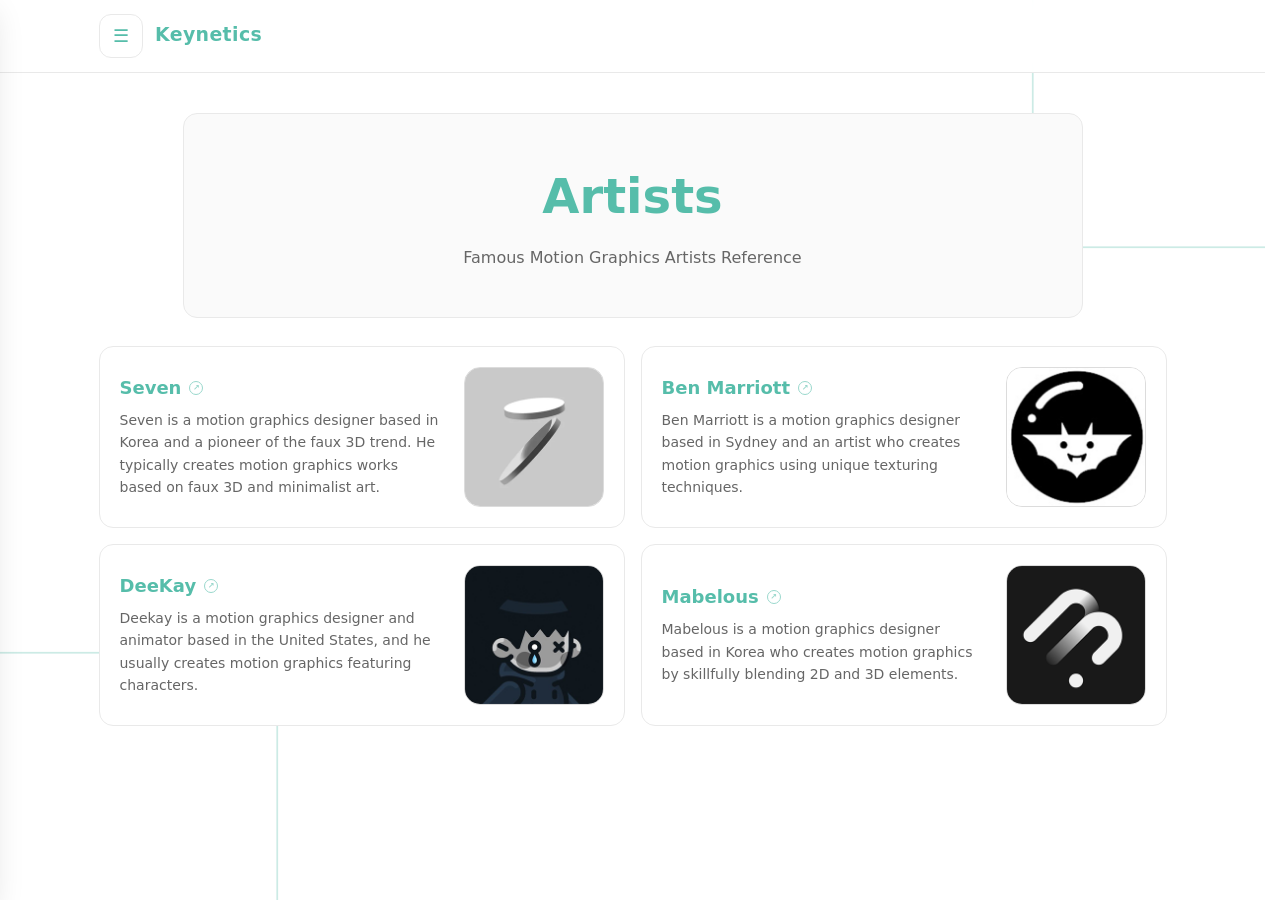
==== artists-list.html @ 015d7b4a "Add files via upload" ====
<!doctype html>
<html lang="en">
<head>
<meta charset="utf-8" />
<meta name="viewport" content="width=device-width, initial-scale=1" />
<title>Keynetics — Artists</title>
<link rel="stylesheet" href="styles.css" />

<style>
html{
  scrollbar-gutter: stable;
}

body{
  overflow-y: scroll;
}

:root{
  --blue:#56BDAA;
}

/* Background */

.bg-svg{
  position:fixed;
  pointer-events:none;
  opacity:.3;
  z-index:0;
}

.bg-svg.top-right{
  top:-80px;
  right:-80px;
  width:350px;
}

.bg-svg.bottom-left{
  bottom:-80px;
  left:-50px;
  width:350px;
}

/* Main Layout */

main{
  max-width:1100px;
  margin:0 auto;
  padding:40px 16px 80px;
  position:relative;
  z-index:1;
}

.hero{
  width:min(900px,100%);
  margin:0 auto 28px;
  border:1px solid var(--line);
  background:var(--panel);
  border-radius:var(--radius);
  padding:48px;
  display:flex;
  flex-direction:column;
  align-items:center;
  justify-content:center;
  text-align:center;
}

.hero h1{
  margin:0 0 14px;
  font-size:clamp(34px,4vw,48px);
  color:var(--blue);
}

.hero p{
  margin:0;
  color:var(--muted);
  font-size:16px;
}

/* Grid System */

.grid{
  display:grid;
  grid-template-columns:repeat(12,1fr);
  gap:16px;
}

.artist-link{
  display:block;
  text-decoration:none;
  color:inherit;
  grid-column:span 12;
}

/* Artists's list */ 
.card{
  border:1px solid var(--line);
  border-radius:var(--radius);
  padding:20px;
  background:#fff;
  transition:.2s ease;
}

.artist-link:hover .card{
  background:var(--panel);
  transform:translateY(-3px);
}

.artist-card{
  display:grid;
  grid-template-columns:minmax(0,1fr) 140px;
  gap:20px;
  align-items:center;
}

.artist-copy h2{
  margin:0 0 8px;
  font-size:18px;
  color:var(--blue);
  display:flex;
  align-items:center;
  gap:8px;
  flex-wrap:wrap;
}


.link-badge{
  display:inline-flex;
  align-items:center;
  justify-content:center;
  width:14px;
  height:14px;
  border:1px solid currentColor;
  border-radius:999px;
  font-size:8px;
  opacity:.6;
  transition:.2s ease;
}

.artist-link:hover .link-badge{
  transform:translate(2px,-2px) scale(1.2);
  opacity:1;
}


.artist-copy p{
  margin:0;
  color:var(--muted);
  font-size:14px;
  line-height:1.6;
}

.artist-thumb{
  width:140px;
  height:140px;
  border:1px solid #dcdcdc;
  border-radius:16px;
  overflow:hidden;
  background:#f2f2f2;
}

.artist-thumb img{
  width:100%;
  height:100%;
  object-fit:cover;
  display:block;
}

/* Desktop Layout */

@media(min-width:820px){
  .artist-link.card--half{
    grid-column:span 6;
  }
}

/* Mobile Layout */

@media(max-width:768px){
  .bg-svg{
    display:none;
  }

  main{
    padding:24px 14px 56px;
  }

  .hero{
    padding:28px 20px;
    margin-bottom:20px;
  }

  .hero h1{
    font-size:clamp(28px,8vw,36px);
  }

  .grid{
    gap:14px;
  }

  .artist-card{
    grid-template-columns:1fr;
    text-align:center;
  }

  .artist-copy h2{
    justify-content:center;
  }

  .artist-thumb{
    margin:0 auto;
  }
}

@media(max-width:480px){
  .hero{
    padding:22px 16px;
  }

  .artist-copy h2{
    font-size:17px;
  }

  .artist-copy p{
    font-size:13px;
  }

  .artist-thumb{
    width:120px;
    height:120px;
  }
}

.nav-with-icon{
  display:flex;
  align-items:center;
  gap:10px;
}

.nav-icon{
  width:16px;
  height:16px;
  object-fit:contain;
}

.hamburger{
  width:44px;
  height:44px;
  border:1px solid var(--line);
  border-radius:12px;
  background:#fff;
  display:flex;
  align-items:center;
  justify-content:center;
}

.hamburger__icon{
  color:var(--blue);
}

.brand strong,
.brand-text{
  color:var(--blue);
}
</style>
</head>

<body>

<img src="4(storke).svg" class="bg-svg top-right" alt="">
<img src="4(storke).svg" class="bg-svg bottom-left" alt="">

<div class="overlay" id="overlay" hidden></div>

<aside class="sidebar" id="sidebar" aria-hidden="true">

<div class="sidebar__top">
<strong>MENU</strong>
<button class="closebtn" id="closeMenu" aria-label="Close menu">×</button>
</div>

<nav aria-label="Primary">
<ul class="navlist">

<li>
<a href="tutorials.html" class="nav-with-icon">
<img src="1.svg" class="nav-icon" alt="">
<span>After Effects Tutorials</span>
</a>
</li>

<li>
<a href="plugins.html" class="nav-with-icon">
<img src="2.svg" class="nav-icon" alt="">
<span>Useful Plugins/Scripts</span>
</a>
</li>

<li>
<a href="quiz.html" class="nav-with-icon">
<img src="3.svg" class="nav-icon" alt="">
<span>Quiz</span>
</a>
</li>

<li>
<a href="artists.html" class="nav-with-icon is-active">
<img src="4.svg" class="nav-icon" alt="">
<span>Motion Graphics Artists &amp; Companies</span>
</a>
</li>

</ul>
</nav>

</aside>

<header class="topbar">
<div class="topbar__inner">

<button class="hamburger" id="openMenu" aria-label="Open menu">
<span class="hamburger__icon">☰</span>
</button>

<div class="brand">
<a href="index.html" style="text-decoration:none; color:inherit;" aria-label="Go to homepage">
<span class="brand-switch">
<strong class="brand-text brand-default">Keynetics</strong>
<strong class="brand-text brand-hover">Keyframe/Kinetic</strong>
</span>
</a>
</div>

</div>
</header>

<main>

<div class="hero">
<h1>Artists</h1>
<p>Famous Motion Graphics Artists Reference</p>
</div>

<div class="grid">

<a class="artist-link card--half" href="https://www.youtube.com/@seven_" target="_blank" rel="noopener noreferrer">
  <article class="card">
    <div class="artist-card">
      <div class="artist-copy">
        <h2>Seven <span class="link-badge">↗</span></h2>
        <p>Seven is a motion graphics designer based in Korea and a pioneer of the faux 3D trend. He typically creates motion graphics works based on faux 3D and minimalist art.</p>
      </div>
      <div class="artist-thumb">
        <img src="seven.jpg" alt="Seven">
      </div>
    </div>
  </article>
</a>

<a class="artist-link card--half" href="https://www.youtube.com/@BenMarriott" target="_blank" rel="noopener noreferrer">
  <article class="card">
    <div class="artist-card">
      <div class="artist-copy">
        <h2>Ben Marriott <span class="link-badge">↗</span></h2>
        <p>Ben Marriott is a motion graphics designer based in Sydney and an artist who creates motion graphics using unique texturing techniques.</p>
      </div>
      <div class="artist-thumb">
        <img src="Ben Marriot.jpg" alt="Ben Marriott">
      </div>
    </div>
  </article>
</a>

<a class="artist-link card--half" href="https://www.youtube.com/@DeeKayKwon" target="_blank" rel="noopener noreferrer">
  <article class="card">
    <div class="artist-card">
      <div class="artist-copy">
        <h2>DeeKay <span class="link-badge">↗</span></h2>
        <p>Deekay is a motion graphics designer and animator based in the United States, and he usually creates motion graphics featuring characters.</p>
      </div>
      <div class="artist-thumb">
        <img src="DeeKay.jpg" alt="DeeKay">
      </div>
    </div>
  </article>
</a>

<a class="artist-link card--half" href="https://www.youtube.com/@mabelous_a3d" target="_blank" rel="noopener noreferrer">
  <article class="card">
    <div class="artist-card">
      <div class="artist-copy">
        <h2>Mabelous <span class="link-badge">↗</span></h2>
        <p>Mabelous is a motion graphics designer based in Korea who creates motion graphics by skillfully blending 2D and 3D elements.</p>
      </div>
      <div class="artist-thumb">
        <img src="Mabelous.jpg" alt="Mabelous">
      </div>
    </div>
  </article>
</a>

</div>

</main>

<script>
const openBtn = document.getElementById("openMenu")
const closeBtn = document.getElementById("closeMenu")
const sidebar = document.getElementById("sidebar")
const overlay = document.getElementById("overlay")

function openMenu(){
  sidebar.classList.add("is-open")
  overlay.classList.add("is-open")
  overlay.hidden = false
  sidebar.setAttribute("aria-hidden","false")
}

function closeMenu(){
  sidebar.classList.remove("is-open")
  overlay.classList.remove("is-open")
  overlay.hidden = true
  sidebar.setAttribute("aria-hidden","true")
}

openBtn.onclick = openMenu
closeBtn.onclick = closeMenu
overlay.onclick = closeMenu
</script>

</body>
</html>
---- styles.css ----
html{
  scrollbar-gutter: stable;
}

:root{
  --bg:#ffffff;
  --text:#111111;
  --muted:#666666;
  --line:#e9e9e9;
  --panel:#fafafa;
  --shadow:0 12px 30px rgba(0,0,0,.12);
  --max:1100px;
  --radius:14px;
}

*{
  box-sizing:border-box;
}

body{
  margin:0;
  font-family:system-ui,-apple-system,Segoe UI,Roboto,Helvetica,Arial,sans-serif;
  background:var(--bg);
  color:var(--text);
  line-height:1.45;


  overflow-y: scroll;
}

/* TOP */
.topbar{
  position:sticky;
  top:0;
  z-index:10;
  background:rgba(255,255,255,.92);
  backdrop-filter:blur(10px);
  border-bottom:1px solid var(--line);
}

.topbar__inner{
  max-width:var(--max);
  width:100%;
  margin:0 auto;
  padding:14px 16px;
  display:flex;
  align-items:center;
  gap:12px;
}

.hamburger{
  width:44px;
  height:44px;
  border:1px solid var(--line);
  border-radius:12px;
  background:#fff;
  cursor:pointer;
  display:flex;
  align-items:center;
  justify-content:center;
  font-size:18px;
  padding:0;
  flex:0 0 44px;
}

.brand{
  display:flex;
  align-items:center;
}

.brand strong{
  font-size:14px;
  letter-spacing:.02em;
  font-weight:700;
}


.brand-switch{
  position:relative;
  display:inline-block;
  width:145px;
  height:14px;
  overflow:visible;
  transform:scale(1.35);
  transform-origin:left center;
}

.brand-text{
  position:absolute;
  left:0;
  top:0;
  display:block;
  white-space:nowrap;
  line-height:1;
  transform-origin:left center;
  transition:
    opacity .22s ease,
    transform .22s ease;
}

.brand-default{
  opacity:1;
  transform:scale(1);
}

.brand-hover{
  opacity:0;
  transform:scale(.88);
  pointer-events:none;
}

.brand:hover .brand-default{
  opacity:0;
  transform:scale(1.12);
}

.brand:hover .brand-hover{
  opacity:1;
  transform:scale(1);
}

/* Sidebar */
.overlay{
  position:fixed;
  inset:0;
  background:rgba(0,0,0,.38);
  opacity:0;
  pointer-events:none;
  transition:opacity .18s ease;
  z-index:20;
}

.overlay.is-open,
.overlay.show{
  opacity:1;
  pointer-events:auto;
}

.sidebar{
  position:fixed;
  top:0;
  left:0;
  height:100%;
  width:min(340px,88vw);
  background:#fff;
  border-right:1px solid var(--line);
  transform:translateX(-102%);
  transition:transform .2s ease;
  z-index:30;
  box-shadow:var(--shadow);
  display:flex;
  flex-direction:column;
}

.sidebar.is-open,
.sidebar.show{
  transform:translateX(0);
}

.sidebar__top{
  padding:16px;
  display:flex;
  align-items:center;
  justify-content:space-between;
  border-bottom:1px solid var(--line);
}

.closebtn{
  width:40px;
  height:40px;
  border-radius:12px;
  border:1px solid var(--line);
  background:#fff;
  cursor:pointer;
  font-size:18px;
  line-height:1;
}

nav[aria-label="Primary"],
.sidebar nav{
  padding:10px 10px 16px;
}

.navlist{
  list-style:none;
  margin:0;
  padding:0;
  display:grid;
  gap:6px;
}

.navlist li{
  margin:0;
  padding:0;
}

.navlist a,
.nav-with-icon{
  display:flex !important;
  align-items:center !important;
  gap:8px !important;
  padding:12px 12px;
  border-radius:12px;
  text-decoration:none;
  color:var(--text);
  border:1px solid transparent;
  background:transparent;
}

.navlist a:hover,
.nav-with-icon:hover{
  background:var(--panel);
  border-color:var(--line);
}

.navlist a.is-active,
.nav-with-icon.is-active{
  background:var(--panel);
  border-color:var(--line);
  font-weight:400;
}

.navlist a img,
.nav-with-icon img,
img.nav-icon{
  width:9px !important;
  height:9px !important;
  min-width:9px !important;
  min-height:9px !important;
  max-width:9px !important;
  max-height:9px !important;
  display:block !important;
  flex:0 0 9px !important;
  object-fit:contain !important;
  opacity:.72 !important;
  transform:translateY(1px) !important;
}

.nav-icon-spacer{
  width:9px !important;
  height:9px !important;
  min-width:9px !important;
  min-height:9px !important;
  flex:0 0 9px !important;
  display:block !important;
}

.navlist a span{
  display:inline-block;
  line-height:1.2;
}

.sidebar__footer{
  margin-top:auto;
  padding:14px 16px;
  border-top:1px solid var(--line);
  font-size:12px;
  color:var(--muted);
}

main{
  max-width:var(--max);
  margin:0 auto;
  padding:40px 16px 80px;
}

.hero{
  width:min(900px,100%);
  margin:0 auto 18px;
  border:1px solid var(--line);
  background:var(--panel);
  border-radius:var(--radius);
  padding:40px;
}

.hero h1{
  margin:0 0 12px;
  font-size:clamp(32px,4vw,46px);
}

.hero p{
  margin:0;
  color:var(--muted);
  font-size:16px;
  max-width:70ch;
}

/* Mobile Layout*/
@media (max-width: 768px){

  html, body{
    overflow-x:hidden;
  }

  .topbar__inner{
    padding:12px 14px;
    gap:10px;
  }

  .hamburger{
    width:40px;
    height:40px;
    border-radius:10px;
    font-size:17px;
    flex:0 0 40px;
  }

  .brand strong{
    font-size:13px;
  }

  .brand-switch{
    width:132px;
    height:13px;
    transform:scale(1.22);
  }

  .sidebar{
    width:min(320px, 90vw);
  }

  .sidebar__top{
    padding:14px;
  }

  nav[aria-label="Primary"],
  .sidebar nav{
    padding:8px 8px 14px;
  }

  .navlist{
    gap:4px;
  }

  .navlist a,
  .nav-with-icon{
    padding:11px 10px;
    border-radius:10px;
    gap:8px !important;
    font-size:15px;
  }

  .sidebar__footer{
    padding:12px 14px;
    font-size:11px;
  }

  main{
    padding:24px 14px 56px;
  }

  .hero{
    width:100%;
    margin:0 auto 16px;
    padding:24px 18px;
    border-radius:12px;
  }

  .hero h1{
    margin:0 0 10px;
    font-size:clamp(26px, 8vw, 34px);
    line-height:1.15;
  }

  .hero p{
    font-size:15px;
    line-height:1.55;
    max-width:100%;
  }
}


@media (max-width: 480px){

  .topbar__inner{
    padding:10px 12px;
  }

  .hamburger{
    width:38px;
    height:38px;
    flex:0 0 38px;
    font-size:16px;
  }

  .brand strong{
    font-size:12px;
  }

  .brand-switch{
    width:122px;
    height:12px;
    transform:scale(1.14);
  }

  .sidebar{
    width:88vw;
  }

  .sidebar__top{
    padding:12px;
  }

  .closebtn{
    width:36px;
    height:36px;
    border-radius:10px;
    font-size:16px;
  }

  .navlist a,
  .nav-with-icon{
    padding:10px 9px;
    font-size:14px;
  }

  main{
    padding:20px 12px 44px;
  }

  .hero{
    padding:20px 14px;
  }

  .hero h1{
    font-size:clamp(24px, 9vw, 30px);
  }

  .hero p{
    font-size:14px;
  }
}
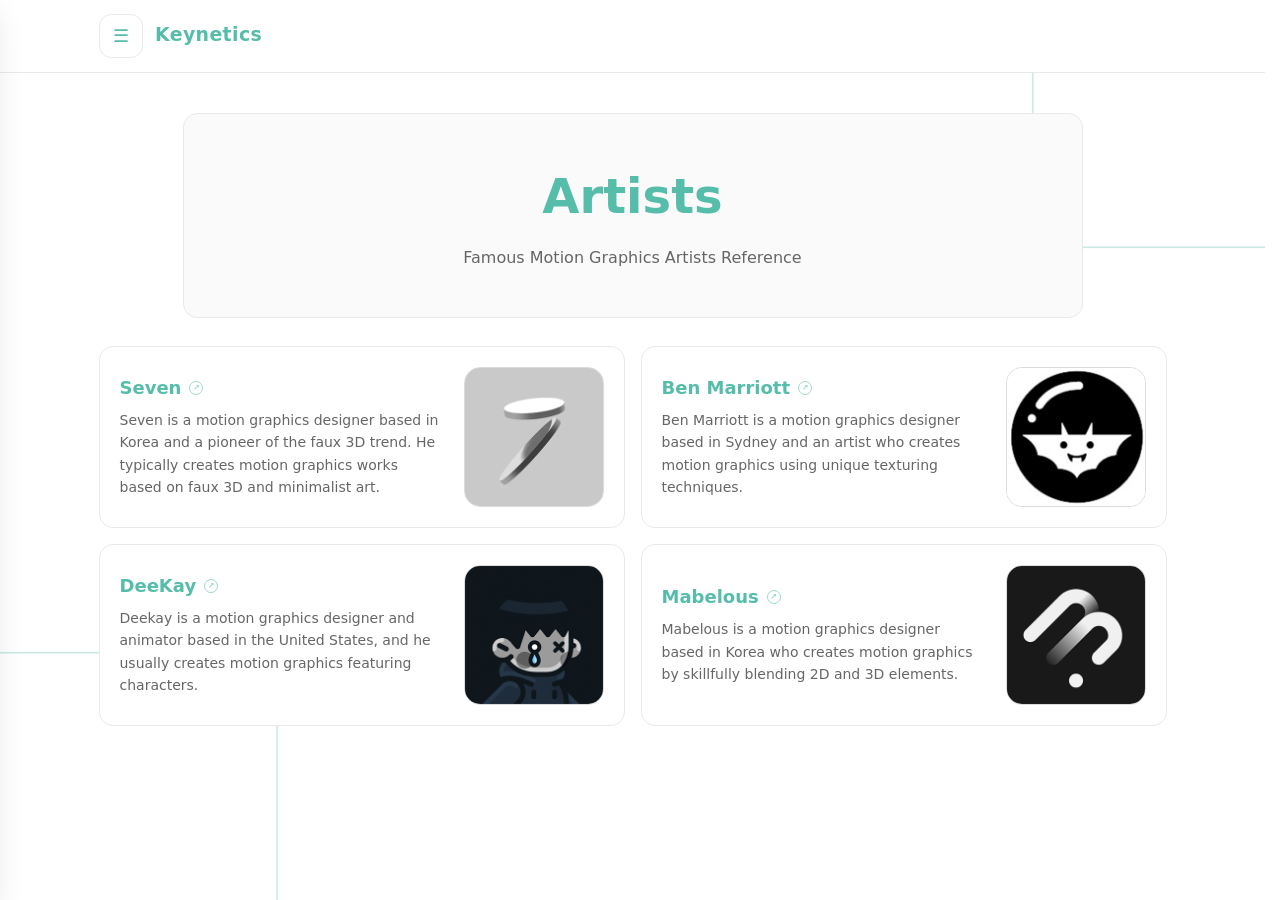
==== commit ae229e61: "Add files via upload" ====
--- a/artists-list.html
+++ b/artists-list.html
@@ -122,7 +122,6 @@
   flex-wrap:wrap;
 }
 
-
 .link-badge{
   display:inline-flex;
   align-items:center;
@@ -141,7 +140,6 @@
   opacity:1;
 }
 
-
 .artist-copy p{
   margin:0;
   color:var(--muted);
@@ -242,6 +240,12 @@
   object-fit:contain;
 }
 
+.nav-icon-spacer{
+  width:16px;
+  height:16px;
+  display:block;
+}
+
 .hamburger{
   width:44px;
   height:44px;
@@ -281,6 +285,14 @@
 <nav aria-label="Primary">
 <ul class="navlist">
 
+<!-- ✅ Home 추가 -->
+<li>
+<a href="index.html" class="nav-with-icon">
+<span class="nav-icon-spacer"></span>
+<span>Home</span>
+</a>
+</li>
+
 <li>
 <a href="tutorials.html" class="nav-with-icon">
 <img src="1.svg" class="nav-icon" alt="">
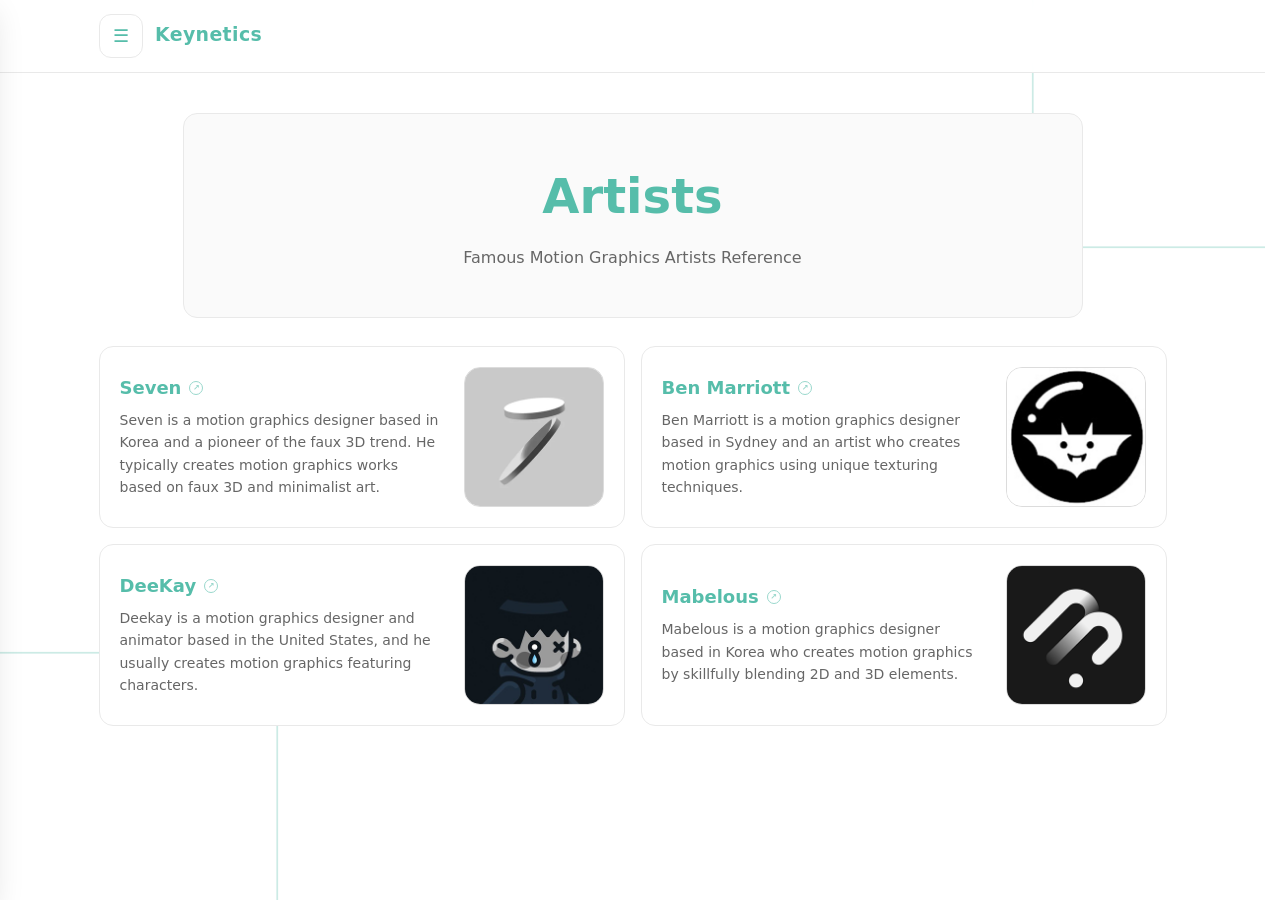
==== commit 6ad85cb1: "Add files via upload" ====
--- a/artists-list.html
+++ b/artists-list.html
@@ -285,7 +285,7 @@
 <nav aria-label="Primary">
 <ul class="navlist">
 
-<!-- ✅ Home 추가 -->
+
 <li>
 <a href="index.html" class="nav-with-icon">
 <span class="nav-icon-spacer"></span>
